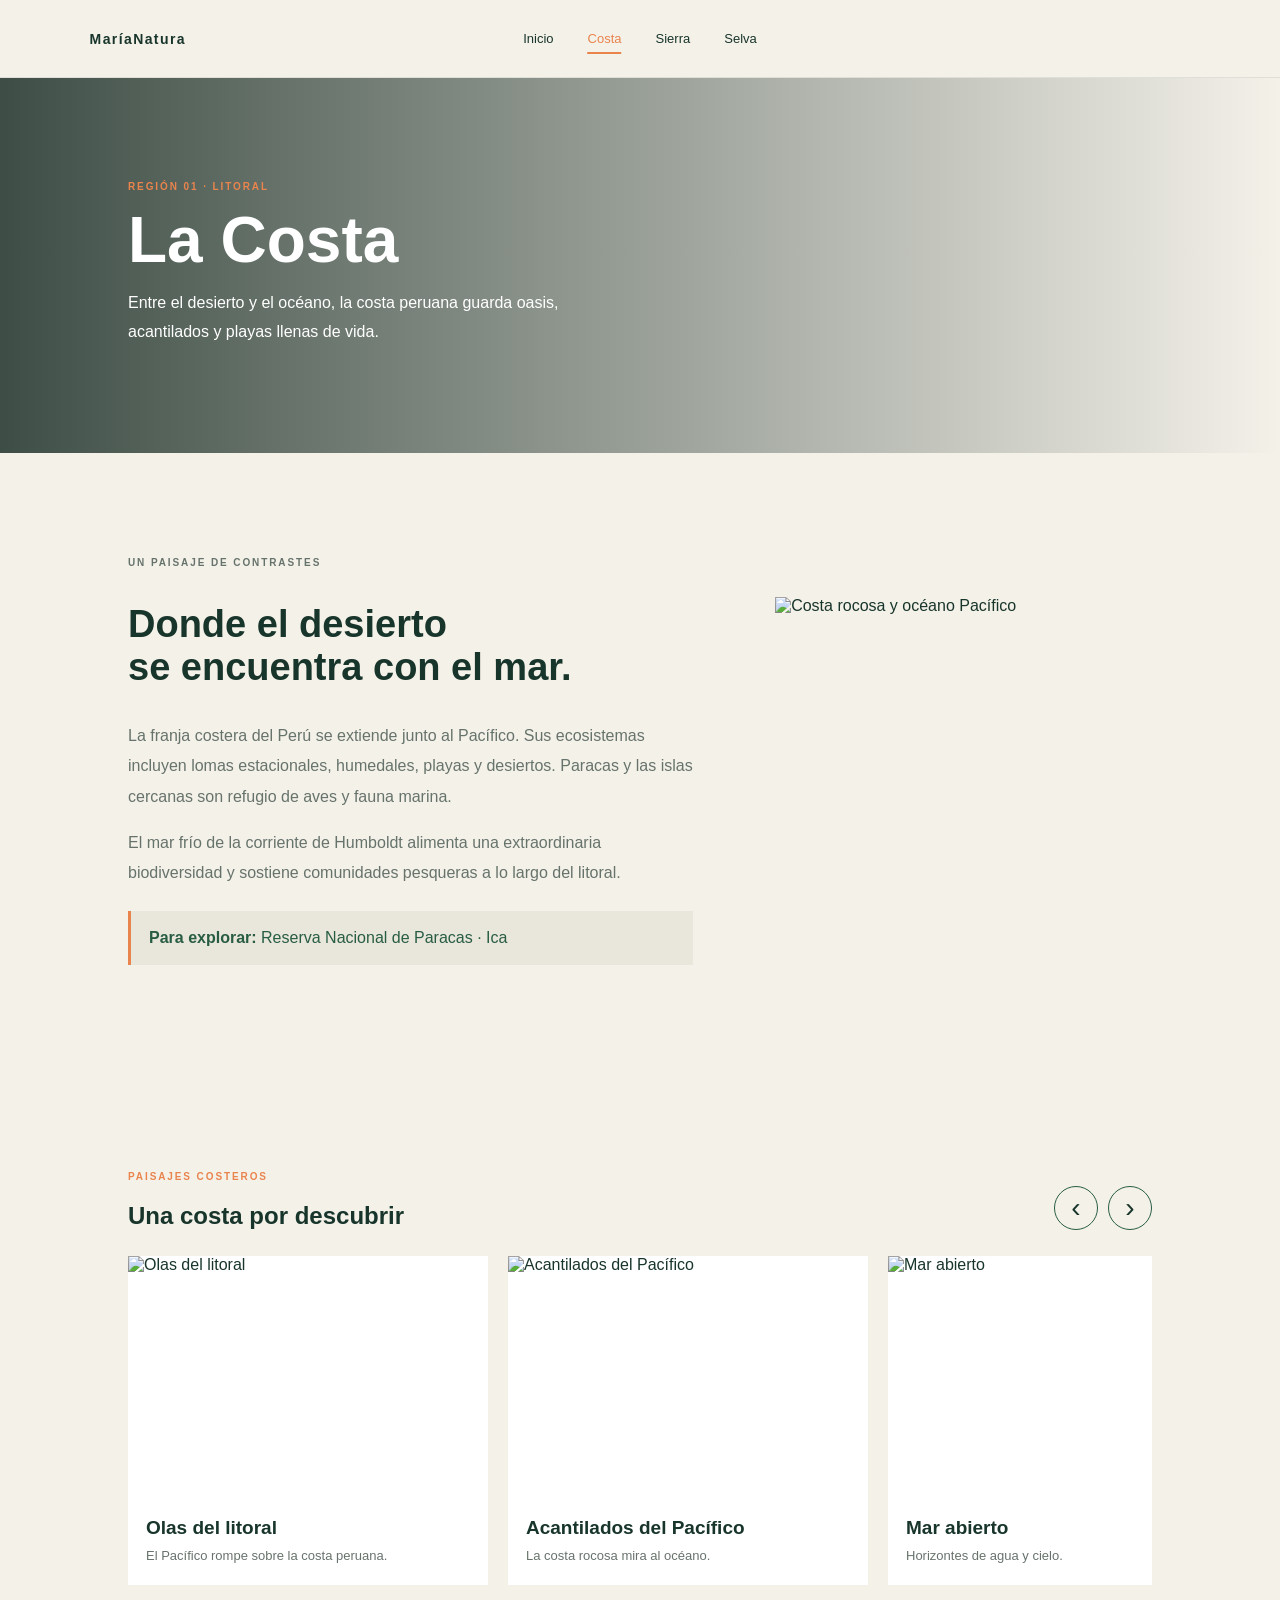
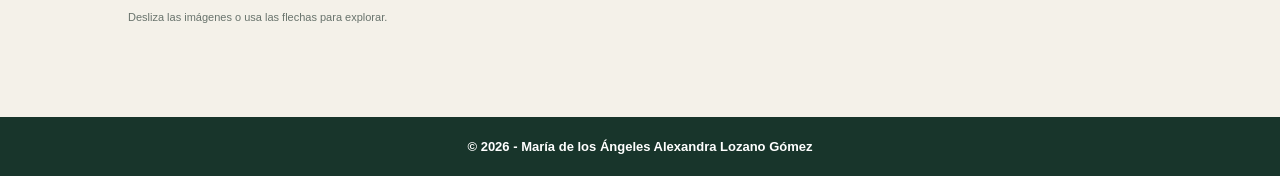
==== costa.html @ a3f27488 "Add files via upload" ====
<!DOCTYPE html>
<html lang="es">
  <head>
    <meta charset="UTF-8">
    <meta name="viewport" content="width=device-width, initial-scale=1">
    <title> MaríaNatura - Costa </title>
    <link rel="stylesheet" href="css/costa.css">
    <link rel="stylesheet" href="css/menu-footer.css">
  </head>
  <body>
    <header class="encabezado">
      <a class="marca" href="index.html"> MaríaNatura </a>
      <button class="menu-toggle" aria-label="Abrir menú" aria-expanded="false"> ☰ </button>
      <nav class="menu">
        <a href="index.html">Inicio</a>
        <a class="activo" href="costa.html">Costa</a>
        <a href="sierra.html"> Sierra </a>
        <a href="selva.html"> Selva </a>
      </nav>
    </header>
    <main>
      <section class="pagina-hero" style="background-image:url('https://images.unsplash.com/photo-1518837695005-2083093ee35b?auto=format&fit=crop&w=1500&q=85')">
        <p class="sobrelinea"> REGIÓN 01 · LITORAL </p>
        <h1> La Costa </h1>
        <p> Entre el desierto y el océano, la costa peruana guarda oasis, acantilados y playas llenas de vida. </p>
      </section>
      <section class="pagina-contenido bloque">
        <div>
          <p class="sobrelinea"> UN PAISAJE DE CONTRASTES </p>
          <h2> Donde el desierto <br> se encuentra con el mar. </h2>
          <p> La franja costera del Perú se extiende junto al Pacífico. Sus ecosistemas incluyen lomas estacionales, humedales, playas y desiertos. Paracas y las islas cercanas son refugio de aves y fauna marina. </p>
          <p> El mar frío de la corriente de Humboldt alimenta una extraordinaria biodiversidad y sostiene comunidades pesqueras a lo largo del litoral. </p>
          <p class="dato"><strong> Para explorar: </strong> Reserva Nacional de Paracas · Ica </p>
        </div>
        <img class="pagina-imagen" src="https://images.unsplash.com/photo-1473116763249-2faaef81ccda?auto=format&fit=crop&w=900&q=80" alt="Costa rocosa y océano Pacífico">
      </section>
      <section class="bloque galeria-region">
        <div class="galeria-encabezado">
          <div>
            <p class="sobrelinea">PAISAJES COSTEROS</p>
            <h2>Una costa por descubrir</h2>
          </div>
          <div class="carrusel-controles" aria-label="Controles de la galería">
            <button class="carrusel-btn" type="button" data-dir="-1" aria-label="Ver imágenes anteriores">‹</button>
            <button class="carrusel-btn" type="button" data-dir="1" aria-label="Ver imágenes siguientes">›</button>
          </div>
        </div>
        <div class="galeria-carrusel" data-carousel tabindex="0" aria-label="Galería de costa">
          <article class="carrusel-slide">
            <img src="https://images.unsplash.com/photo-1500375592092-40eb2168fd21?auto=format&fit=crop&w=800&q=85" alt="Olas del litoral" loading="lazy">
            <div class="carrusel-leyenda">
              <h3>Olas del litoral</h3>
              <p>El Pacífico rompe sobre la costa peruana.</p>
            </div>
          </article>
          <article class="carrusel-slide">
            <img src="https://images.unsplash.com/photo-1473116763249-2faaef81ccda?auto=format&fit=crop&w=800&q=85" alt="Acantilados del Pacífico" loading="lazy">
            <div class="carrusel-leyenda">
              <h3>Acantilados del Pacífico</h3>
              <p>La costa rocosa mira al océano.</p>
            </div>
          </article>
          <article class="carrusel-slide">
            <img src="https://images.unsplash.com/photo-1518837695005-2083093ee35b?auto=format&fit=crop&w=800&q=85" alt="Mar abierto" loading="lazy">
            <div class="carrusel-leyenda">
              <h3>Mar abierto</h3>
              <p>Horizontes de agua y cielo.</p>
            </div>
          </article>
          <article class="carrusel-slide">
            <img src="https://images.unsplash.com/photo-1509233725247-49e657c54213?auto=format&fit=crop&w=800&q=85" alt="Atardecer junto al mar" loading="lazy">
            <div class="carrusel-leyenda">
              <h3>Atardecer junto al mar</h3>
              <p>La luz del atardecer pinta la playa.</p>
            </div>
          </article>
          <article class="carrusel-slide">
            <img src="https://images.unsplash.com/photo-1507525428034-b723cf961d3e?auto=format&fit=crop&w=800&q=85" alt="Arena y horizonte" loading="lazy">
            <div class="carrusel-leyenda">
              <h3>Arena y horizonte</h3>
              <p>Una pausa frente al mar.</p>
            </div>
          </article>
        </div>
        <p class="ayuda-carrusel">Desliza las imágenes o usa las flechas para explorar.</p>
      </section>
    </main>
    <footer class="pie">
      <small> © 2026 - María de los Ángeles Alexandra Lozano Gómez </small>
    </footer>
    <script src="js/menu.js"></script>
    <script src="js/carrusel.js"></script>
  </body>
</html>
---- css/costa.css ----
@import url('estilos.css');
.pagina-hero {
  background-position: center;
  background-size: cover
}
.pagina-contenido {
  animation: aparece .55s ease both
}
.galeria-region h2 {
  margin-bottom: 0;
}
.galeria-encabezado {
  display: flex;
  align-items: end;
  justify-content: space-between;
  gap: 20px;
  margin-bottom: 24px;
}
.carrusel-controles {
  display: flex;
  gap: 10px;
}
.carrusel-btn {
  width: 44px;
  height: 44px;
  border: 1px solid #285d43;
  border-radius: 50%;
  background: transparent;
  color: #18352b;
  font-size: 28px;
  line-height: 1;
  cursor: pointer;
  transition: color .2s, background .2s, transform .2s;
}
.carrusel-btn:hover, .carrusel-btn:focus-visible {
  background: #285d43;
  color: #fff;
  transform: scale(1.06);
}
.galeria-carrusel {
  display: flex;
  gap: 20px;
  overflow-x: auto;
  padding: 2px 2px 14px;
  scroll-snap-type: x mandatory;
  scroll-behavior: smooth;
  scrollbar-width: thin;
  scrollbar-color: #285d43 #e3e0d7;
}
.carrusel-slide {
  flex: 0 0 clamp(245px, 31vw, 360px);
  overflow: hidden;
  background: #fff;
  scroll-snap-align: start;
}
.carrusel-slide img {
  display: block;
  width: 100%;
  height: 245px;
  object-fit: cover;
  transition: transform .45s;
}
.carrusel-slide:hover img {
  transform: scale(1.04);
}
.carrusel-leyenda {
  padding: 16px 18px 18px;
}
.carrusel-leyenda h3 {
  margin: 0 0 7px;
  font-size: 19px;
}
.carrusel-leyenda p, .ayuda-carrusel {
  margin: 0;
  color: #68736c;
  font-size: 13px;
  line-height: 1.6;
}
.ayuda-carrusel {
  margin-top: 10px;
  font-size: 11px;
}
@media (max-width: 760px) {
  .galeria-encabezado {
    align-items: center;
  }
  .carrusel-slide {
    flex-basis: min(78vw, 320px);
  }
  .carrusel-slide img {
    height: 210px;
  }
}
---- css/menu-footer.css ----
.encabezado {
  position: sticky;
  top: 0;
  z-index: 4;
  background: #f4f1e9;
  border-bottom: 1px solid #18352b18
}
.menu a {
  transition: color .2s
}
.menu a:hover,.menu a:focus,.menu a.activo {
  color: #e9844d
}
.menu a:after {
  transition: width .25s
}
.menu a:hover:after,.menu a:focus:after,.menu a.activo:after {
  width: 100%
}
.pie {
  background: #18352b;
  color: white
}
.pie a:not(.marca) {
  color: #c1ccc4;
  transition: color .2s
}
.pie a:not(.marca):hover {
  color: #e9844d
}
@media(max-width:760px) {
  .menu {
    background: #f4f1e9
  }
  .menu.abierto {
    display: flex
  }
  .pie a:not(.marca) {
    justify-self: start
  }
}
body {
  font-family: Calibri, Arial, sans-serif
}
.menu {
  position: absolute;
  left: 50%;
  transform: translateX(-50%);
  justify-content: center
}
.menu a {
  font-family: Calibri, Arial, sans-serif
}
.pie {
  font-family: Calibri, Arial, sans-serif
}
@media(max-width:760px) {
  .menu {
    position: absolute;
    left: 0;
    transform: none;
    justify-content: flex-start
  }
}
* {
  font-family: Calibri, Arial, sans-serif!important
}
.pie {
  min-height: 0;
  padding: 12px 10%;
  display: flex;
  justify-content: center;
  align-items: center;
  text-align: center
}
.pie small {
  font-size: 13px;
  font-weight: 700;
  line-height: 1.2;
  color: #fff
}
@media(max-width:760px) {
  .pie {
    padding: 10px 6%
  }
}
.pie {
  padding-top: 22px;
  padding-bottom: 22px
}
@media(max-width:760px) {
  .pie {
    padding-top: 20px;
    padding-bottom: 20px
  }
}
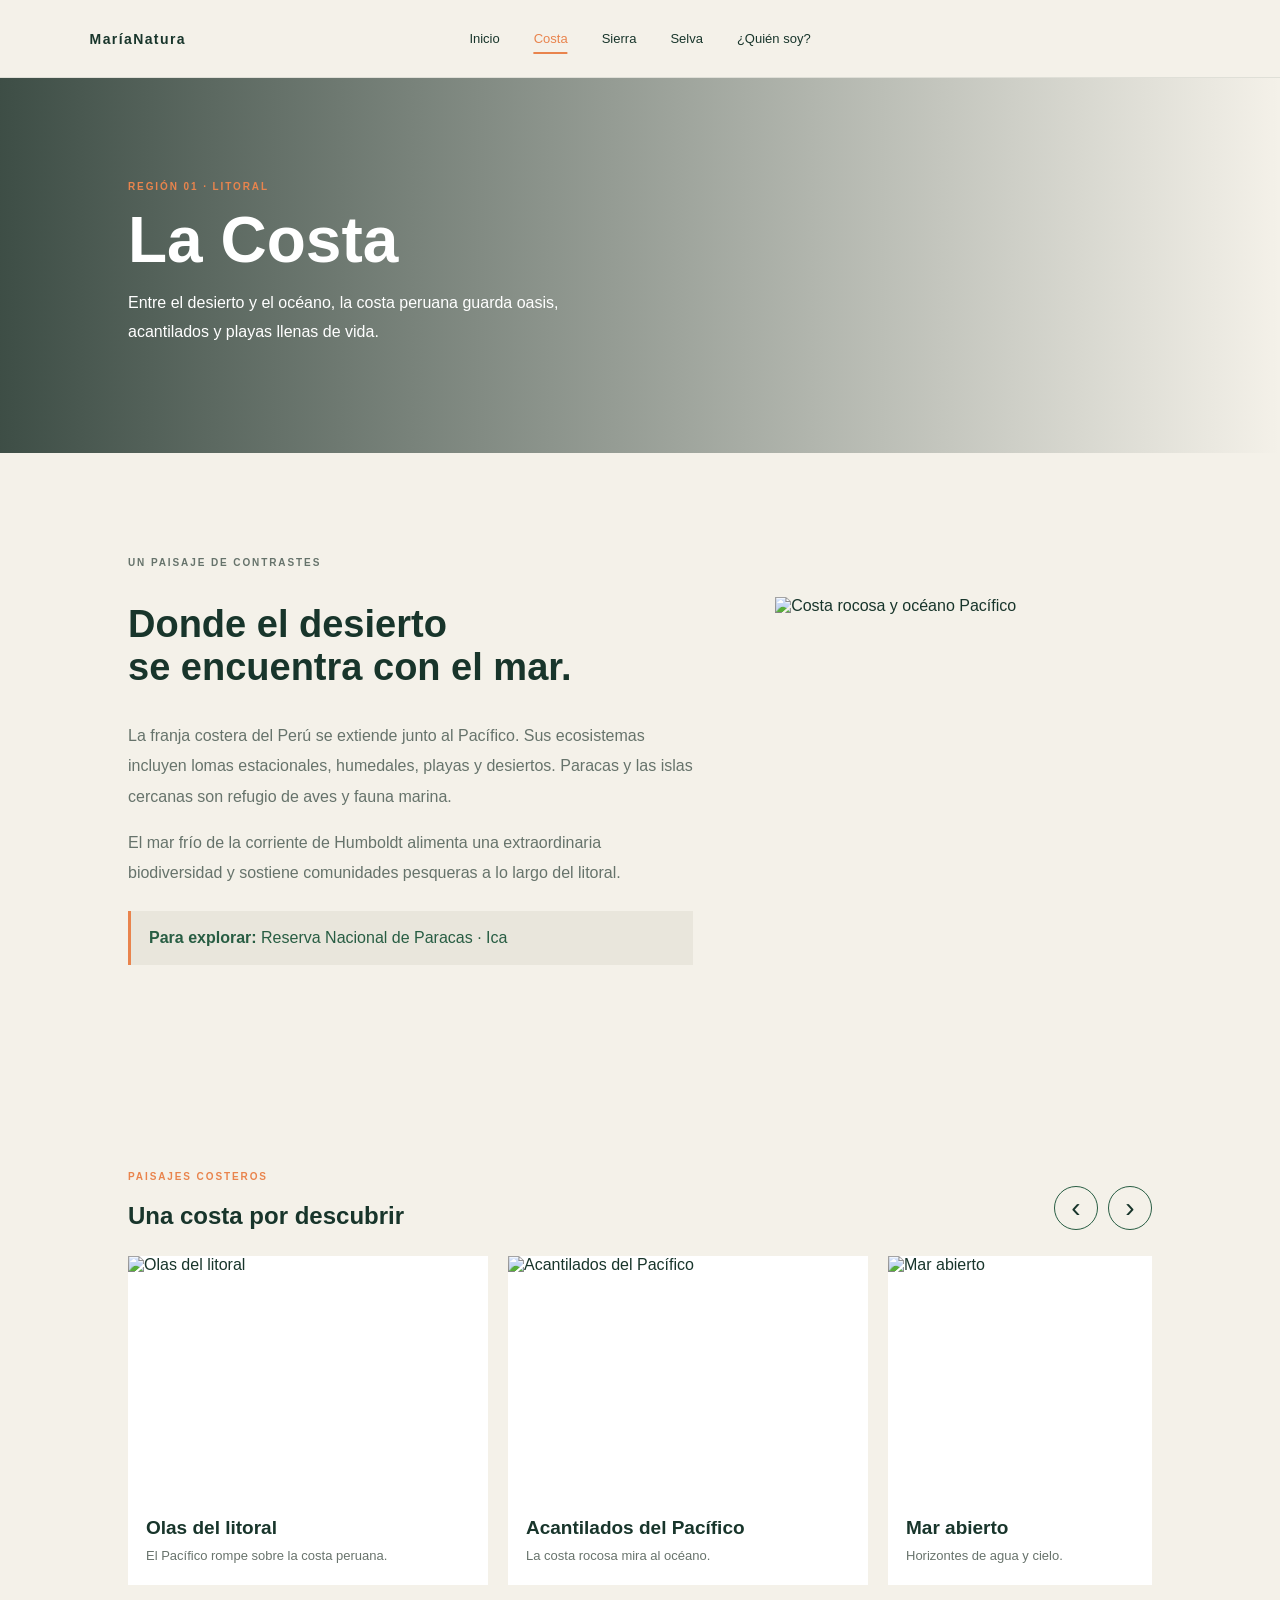
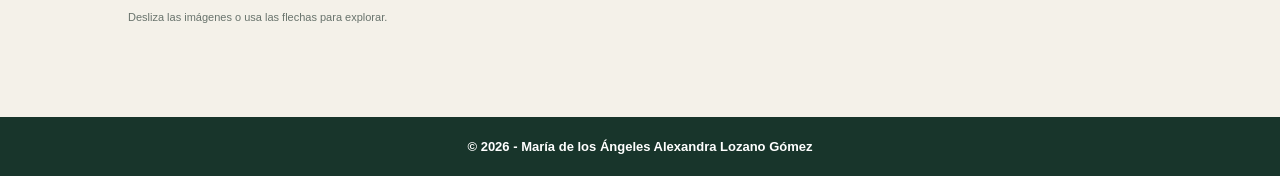
==== commit 5dffe077: "Add files via upload" ====
--- a/costa.html
+++ b/costa.html
@@ -1,94 +1,95 @@
-<!DOCTYPE html>
-<html lang="es">
-  <head>
-    <meta charset="UTF-8">
-    <meta name="viewport" content="width=device-width, initial-scale=1">
-    <title> MaríaNatura - Costa </title>
-    <link rel="stylesheet" href="css/costa.css">
-    <link rel="stylesheet" href="css/menu-footer.css">
-  </head>
-  <body>
-    <header class="encabezado">
-      <a class="marca" href="index.html"> MaríaNatura </a>
-      <button class="menu-toggle" aria-label="Abrir menú" aria-expanded="false"> ☰ </button>
-      <nav class="menu">
-        <a href="index.html">Inicio</a>
-        <a class="activo" href="costa.html">Costa</a>
-        <a href="sierra.html"> Sierra </a>
-        <a href="selva.html"> Selva </a>
-      </nav>
-    </header>
-    <main>
-      <section class="pagina-hero" style="background-image:url('https://images.unsplash.com/photo-1518837695005-2083093ee35b?auto=format&fit=crop&w=1500&q=85')">
-        <p class="sobrelinea"> REGIÓN 01 · LITORAL </p>
-        <h1> La Costa </h1>
-        <p> Entre el desierto y el océano, la costa peruana guarda oasis, acantilados y playas llenas de vida. </p>
-      </section>
-      <section class="pagina-contenido bloque">
-        <div>
-          <p class="sobrelinea"> UN PAISAJE DE CONTRASTES </p>
-          <h2> Donde el desierto <br> se encuentra con el mar. </h2>
-          <p> La franja costera del Perú se extiende junto al Pacífico. Sus ecosistemas incluyen lomas estacionales, humedales, playas y desiertos. Paracas y las islas cercanas son refugio de aves y fauna marina. </p>
-          <p> El mar frío de la corriente de Humboldt alimenta una extraordinaria biodiversidad y sostiene comunidades pesqueras a lo largo del litoral. </p>
-          <p class="dato"><strong> Para explorar: </strong> Reserva Nacional de Paracas · Ica </p>
-        </div>
-        <img class="pagina-imagen" src="https://images.unsplash.com/photo-1473116763249-2faaef81ccda?auto=format&fit=crop&w=900&q=80" alt="Costa rocosa y océano Pacífico">
-      </section>
-      <section class="bloque galeria-region">
-        <div class="galeria-encabezado">
-          <div>
-            <p class="sobrelinea">PAISAJES COSTEROS</p>
-            <h2>Una costa por descubrir</h2>
-          </div>
-          <div class="carrusel-controles" aria-label="Controles de la galería">
-            <button class="carrusel-btn" type="button" data-dir="-1" aria-label="Ver imágenes anteriores">‹</button>
-            <button class="carrusel-btn" type="button" data-dir="1" aria-label="Ver imágenes siguientes">›</button>
-          </div>
-        </div>
-        <div class="galeria-carrusel" data-carousel tabindex="0" aria-label="Galería de costa">
-          <article class="carrusel-slide">
-            <img src="https://images.unsplash.com/photo-1500375592092-40eb2168fd21?auto=format&fit=crop&w=800&q=85" alt="Olas del litoral" loading="lazy">
-            <div class="carrusel-leyenda">
-              <h3>Olas del litoral</h3>
-              <p>El Pacífico rompe sobre la costa peruana.</p>
-            </div>
-          </article>
-          <article class="carrusel-slide">
-            <img src="https://images.unsplash.com/photo-1473116763249-2faaef81ccda?auto=format&fit=crop&w=800&q=85" alt="Acantilados del Pacífico" loading="lazy">
-            <div class="carrusel-leyenda">
-              <h3>Acantilados del Pacífico</h3>
-              <p>La costa rocosa mira al océano.</p>
-            </div>
-          </article>
-          <article class="carrusel-slide">
-            <img src="https://images.unsplash.com/photo-1518837695005-2083093ee35b?auto=format&fit=crop&w=800&q=85" alt="Mar abierto" loading="lazy">
-            <div class="carrusel-leyenda">
-              <h3>Mar abierto</h3>
-              <p>Horizontes de agua y cielo.</p>
-            </div>
-          </article>
-          <article class="carrusel-slide">
-            <img src="https://images.unsplash.com/photo-1509233725247-49e657c54213?auto=format&fit=crop&w=800&q=85" alt="Atardecer junto al mar" loading="lazy">
-            <div class="carrusel-leyenda">
-              <h3>Atardecer junto al mar</h3>
-              <p>La luz del atardecer pinta la playa.</p>
-            </div>
-          </article>
-          <article class="carrusel-slide">
-            <img src="https://images.unsplash.com/photo-1507525428034-b723cf961d3e?auto=format&fit=crop&w=800&q=85" alt="Arena y horizonte" loading="lazy">
-            <div class="carrusel-leyenda">
-              <h3>Arena y horizonte</h3>
-              <p>Una pausa frente al mar.</p>
-            </div>
-          </article>
-        </div>
-        <p class="ayuda-carrusel">Desliza las imágenes o usa las flechas para explorar.</p>
-      </section>
-    </main>
-    <footer class="pie">
-      <small> © 2026 - María de los Ángeles Alexandra Lozano Gómez </small>
-    </footer>
-    <script src="js/menu.js"></script>
-    <script src="js/carrusel.js"></script>
-  </body>
-</html>
+<!DOCTYPE html>
+<html lang="es">
+  <head>
+    <meta charset="UTF-8">
+    <meta name="viewport" content="width=device-width, initial-scale=1">
+    <title> MaríaNatura - Costa </title>
+    <link rel="stylesheet" href="css/costa.css">
+    <link rel="stylesheet" href="css/menu-footer.css">
+  </head>
+  <body>
+    <header class="encabezado">
+      <a class="marca" href="index.html"> MaríaNatura </a>
+      <button class="menu-toggle" aria-label="Abrir menú" aria-expanded="false"> ☰ </button>
+      <nav class="menu">
+        <a href="index.html">Inicio</a>
+        <a class="activo" href="costa.html">Costa</a>
+        <a href="sierra.html"> Sierra </a>
+        <a href="selva.html"> Selva </a>
+        <a href="index.html#quien-soy">¿Quién soy?</a>
+      </nav>
+    </header>
+    <main>
+      <section class="pagina-hero" style="background-image:url('https://images.unsplash.com/photo-1518837695005-2083093ee35b?auto=format&fit=crop&w=1500&q=85')">
+        <p class="sobrelinea"> REGIÓN 01 · LITORAL </p>
+        <h1> La Costa </h1>
+        <p> Entre el desierto y el océano, la costa peruana guarda oasis, acantilados y playas llenas de vida. </p>
+      </section>
+      <section class="pagina-contenido bloque">
+        <div>
+          <p class="sobrelinea"> UN PAISAJE DE CONTRASTES </p>
+          <h2> Donde el desierto <br> se encuentra con el mar. </h2>
+          <p> La franja costera del Perú se extiende junto al Pacífico. Sus ecosistemas incluyen lomas estacionales, humedales, playas y desiertos. Paracas y las islas cercanas son refugio de aves y fauna marina. </p>
+          <p> El mar frío de la corriente de Humboldt alimenta una extraordinaria biodiversidad y sostiene comunidades pesqueras a lo largo del litoral. </p>
+          <p class="dato"><strong> Para explorar: </strong> Reserva Nacional de Paracas · Ica </p>
+        </div>
+        <img class="pagina-imagen" src="https://images.unsplash.com/photo-1473116763249-2faaef81ccda?auto=format&fit=crop&w=900&q=80" alt="Costa rocosa y océano Pacífico">
+      </section>
+      <section class="bloque galeria-region">
+        <div class="galeria-encabezado">
+          <div>
+            <p class="sobrelinea">PAISAJES COSTEROS</p>
+            <h2>Una costa por descubrir</h2>
+          </div>
+          <div class="carrusel-controles" aria-label="Controles de la galería">
+            <button class="carrusel-btn" type="button" data-dir="-1" aria-label="Ver imágenes anteriores">‹</button>
+            <button class="carrusel-btn" type="button" data-dir="1" aria-label="Ver imágenes siguientes">›</button>
+          </div>
+        </div>
+        <div class="galeria-carrusel" data-carousel tabindex="0" aria-label="Galería de costa">
+          <article class="carrusel-slide">
+            <img src="https://images.unsplash.com/photo-1500375592092-40eb2168fd21?auto=format&fit=crop&w=800&q=85" alt="Olas del litoral" loading="lazy">
+            <div class="carrusel-leyenda">
+              <h3>Olas del litoral</h3>
+              <p>El Pacífico rompe sobre la costa peruana.</p>
+            </div>
+          </article>
+          <article class="carrusel-slide">
+            <img src="https://images.unsplash.com/photo-1473116763249-2faaef81ccda?auto=format&fit=crop&w=800&q=85" alt="Acantilados del Pacífico" loading="lazy">
+            <div class="carrusel-leyenda">
+              <h3>Acantilados del Pacífico</h3>
+              <p>La costa rocosa mira al océano.</p>
+            </div>
+          </article>
+          <article class="carrusel-slide">
+            <img src="https://images.unsplash.com/photo-1518837695005-2083093ee35b?auto=format&fit=crop&w=800&q=85" alt="Mar abierto" loading="lazy">
+            <div class="carrusel-leyenda">
+              <h3>Mar abierto</h3>
+              <p>Horizontes de agua y cielo.</p>
+            </div>
+          </article>
+          <article class="carrusel-slide">
+            <img src="https://images.unsplash.com/photo-1509233725247-49e657c54213?auto=format&fit=crop&w=800&q=85" alt="Atardecer junto al mar" loading="lazy">
+            <div class="carrusel-leyenda">
+              <h3>Atardecer junto al mar</h3>
+              <p>La luz del atardecer pinta la playa.</p>
+            </div>
+          </article>
+          <article class="carrusel-slide">
+            <img src="https://images.unsplash.com/photo-1507525428034-b723cf961d3e?auto=format&fit=crop&w=800&q=85" alt="Arena y horizonte" loading="lazy">
+            <div class="carrusel-leyenda">
+              <h3>Arena y horizonte</h3>
+              <p>Una pausa frente al mar.</p>
+            </div>
+          </article>
+        </div>
+        <p class="ayuda-carrusel">Desliza las imágenes o usa las flechas para explorar.</p>
+      </section>
+    </main>
+    <footer class="pie">
+      <small> © 2026 - María de los Ángeles Alexandra Lozano Gómez </small>
+    </footer>
+    <script src="js/menu.js"></script>
+    <script src="js/carrusel.js"></script>
+  </body>
+</html>
--- a/css/costa.css
+++ b/css/costa.css
@@ -1,93 +1,93 @@
-@import url('estilos.css');
-.pagina-hero {
-  background-position: center;
-  background-size: cover
-}
-.pagina-contenido {
-  animation: aparece .55s ease both
-}
-.galeria-region h2 {
-  margin-bottom: 0;
-}
-.galeria-encabezado {
-  display: flex;
-  align-items: end;
-  justify-content: space-between;
-  gap: 20px;
-  margin-bottom: 24px;
-}
-.carrusel-controles {
-  display: flex;
-  gap: 10px;
-}
-.carrusel-btn {
-  width: 44px;
-  height: 44px;
-  border: 1px solid #285d43;
-  border-radius: 50%;
-  background: transparent;
-  color: #18352b;
-  font-size: 28px;
-  line-height: 1;
-  cursor: pointer;
-  transition: color .2s, background .2s, transform .2s;
-}
-.carrusel-btn:hover, .carrusel-btn:focus-visible {
-  background: #285d43;
-  color: #fff;
-  transform: scale(1.06);
-}
-.galeria-carrusel {
-  display: flex;
-  gap: 20px;
-  overflow-x: auto;
-  padding: 2px 2px 14px;
-  scroll-snap-type: x mandatory;
-  scroll-behavior: smooth;
-  scrollbar-width: thin;
-  scrollbar-color: #285d43 #e3e0d7;
-}
-.carrusel-slide {
-  flex: 0 0 clamp(245px, 31vw, 360px);
-  overflow: hidden;
-  background: #fff;
-  scroll-snap-align: start;
-}
-.carrusel-slide img {
-  display: block;
-  width: 100%;
-  height: 245px;
-  object-fit: cover;
-  transition: transform .45s;
-}
-.carrusel-slide:hover img {
-  transform: scale(1.04);
-}
-.carrusel-leyenda {
-  padding: 16px 18px 18px;
-}
-.carrusel-leyenda h3 {
-  margin: 0 0 7px;
-  font-size: 19px;
-}
-.carrusel-leyenda p, .ayuda-carrusel {
-  margin: 0;
-  color: #68736c;
-  font-size: 13px;
-  line-height: 1.6;
-}
-.ayuda-carrusel {
-  margin-top: 10px;
-  font-size: 11px;
-}
-@media (max-width: 760px) {
-  .galeria-encabezado {
-    align-items: center;
-  }
-  .carrusel-slide {
-    flex-basis: min(78vw, 320px);
-  }
-  .carrusel-slide img {
-    height: 210px;
-  }
-}
+@import url('estilos.css');
+.pagina-hero {
+  background-position: center;
+  background-size: cover
+}
+.pagina-contenido {
+  animation: aparece .55s ease both
+}
+.galeria-region h2 {
+  margin-bottom: 0;
+}
+.galeria-encabezado {
+  display: flex;
+  align-items: end;
+  justify-content: space-between;
+  gap: 20px;
+  margin-bottom: 24px;
+}
+.carrusel-controles {
+  display: flex;
+  gap: 10px;
+}
+.carrusel-btn {
+  width: 44px;
+  height: 44px;
+  border: 1px solid #285d43;
+  border-radius: 50%;
+  background: transparent;
+  color: #18352b;
+  font-size: 28px;
+  line-height: 1;
+  cursor: pointer;
+  transition: color .2s, background .2s, transform .2s;
+}
+.carrusel-btn:hover, .carrusel-btn:focus-visible {
+  background: #285d43;
+  color: #fff;
+  transform: scale(1.06);
+}
+.galeria-carrusel {
+  display: flex;
+  gap: 20px;
+  overflow-x: auto;
+  padding: 2px 2px 14px;
+  scroll-snap-type: x mandatory;
+  scroll-behavior: smooth;
+  scrollbar-width: thin;
+  scrollbar-color: #285d43 #e3e0d7;
+}
+.carrusel-slide {
+  flex: 0 0 clamp(245px, 31vw, 360px);
+  overflow: hidden;
+  background: #fff;
+  scroll-snap-align: start;
+}
+.carrusel-slide img {
+  display: block;
+  width: 100%;
+  height: 245px;
+  object-fit: cover;
+  transition: transform .45s;
+}
+.carrusel-slide:hover img {
+  transform: scale(1.04);
+}
+.carrusel-leyenda {
+  padding: 16px 18px 18px;
+}
+.carrusel-leyenda h3 {
+  margin: 0 0 7px;
+  font-size: 19px;
+}
+.carrusel-leyenda p, .ayuda-carrusel {
+  margin: 0;
+  color: #68736c;
+  font-size: 13px;
+  line-height: 1.6;
+}
+.ayuda-carrusel {
+  margin-top: 10px;
+  font-size: 11px;
+}
+@media (max-width: 760px) {
+  .galeria-encabezado {
+    align-items: center;
+  }
+  .carrusel-slide {
+    flex-basis: min(78vw, 320px);
+  }
+  .carrusel-slide img {
+    height: 210px;
+  }
+}
--- a/css/menu-footer.css
+++ b/css/menu-footer.css
@@ -1,96 +1,96 @@
-.encabezado {
-  position: sticky;
-  top: 0;
-  z-index: 4;
-  background: #f4f1e9;
-  border-bottom: 1px solid #18352b18
-}
-.menu a {
-  transition: color .2s
-}
-.menu a:hover,.menu a:focus,.menu a.activo {
-  color: #e9844d
-}
-.menu a:after {
-  transition: width .25s
-}
-.menu a:hover:after,.menu a:focus:after,.menu a.activo:after {
-  width: 100%
-}
-.pie {
-  background: #18352b;
-  color: white
-}
-.pie a:not(.marca) {
-  color: #c1ccc4;
-  transition: color .2s
-}
-.pie a:not(.marca):hover {
-  color: #e9844d
-}
-@media(max-width:760px) {
-  .menu {
-    background: #f4f1e9
-  }
-  .menu.abierto {
-    display: flex
-  }
-  .pie a:not(.marca) {
-    justify-self: start
-  }
-}
-body {
-  font-family: Calibri, Arial, sans-serif
-}
-.menu {
-  position: absolute;
-  left: 50%;
-  transform: translateX(-50%);
-  justify-content: center
-}
-.menu a {
-  font-family: Calibri, Arial, sans-serif
-}
-.pie {
-  font-family: Calibri, Arial, sans-serif
-}
-@media(max-width:760px) {
-  .menu {
-    position: absolute;
-    left: 0;
-    transform: none;
-    justify-content: flex-start
-  }
-}
-* {
-  font-family: Calibri, Arial, sans-serif!important
-}
-.pie {
-  min-height: 0;
-  padding: 12px 10%;
-  display: flex;
-  justify-content: center;
-  align-items: center;
-  text-align: center
-}
-.pie small {
-  font-size: 13px;
-  font-weight: 700;
-  line-height: 1.2;
-  color: #fff
-}
-@media(max-width:760px) {
-  .pie {
-    padding: 10px 6%
-  }
-}
-.pie {
-  padding-top: 22px;
-  padding-bottom: 22px
-}
-@media(max-width:760px) {
-  .pie {
-    padding-top: 20px;
-    padding-bottom: 20px
-  }
-}
+.encabezado {
+  position: sticky;
+  top: 0;
+  z-index: 4;
+  background: #f4f1e9;
+  border-bottom: 1px solid #18352b18
+}
+.menu a {
+  transition: color .2s
+}
+.menu a:hover,.menu a:focus,.menu a.activo {
+  color: #e9844d
+}
+.menu a:after {
+  transition: width .25s
+}
+.menu a:hover:after,.menu a:focus:after,.menu a.activo:after {
+  width: 100%
+}
+.pie {
+  background: #18352b;
+  color: white
+}
+.pie a:not(.marca) {
+  color: #c1ccc4;
+  transition: color .2s
+}
+.pie a:not(.marca):hover {
+  color: #e9844d
+}
+@media(max-width:760px) {
+  .menu {
+    background: #f4f1e9
+  }
+  .menu.abierto {
+    display: flex
+  }
+  .pie a:not(.marca) {
+    justify-self: start
+  }
+}
+body {
+  font-family: Calibri, Arial, sans-serif
+}
+.menu {
+  position: absolute;
+  left: 50%;
+  transform: translateX(-50%);
+  justify-content: center
+}
+.menu a {
+  font-family: Calibri, Arial, sans-serif
+}
+.pie {
+  font-family: Calibri, Arial, sans-serif
+}
+@media(max-width:760px) {
+  .menu {
+    position: absolute;
+    left: 0;
+    transform: none;
+    justify-content: flex-start
+  }
+}
+* {
+  font-family: Calibri, Arial, sans-serif!important
+}
+.pie {
+  min-height: 0;
+  padding: 12px 10%;
+  display: flex;
+  justify-content: center;
+  align-items: center;
+  text-align: center
+}
+.pie small {
+  font-size: 13px;
+  font-weight: 700;
+  line-height: 1.2;
+  color: #fff
+}
+@media(max-width:760px) {
+  .pie {
+    padding: 10px 6%
+  }
+}
+.pie {
+  padding-top: 22px;
+  padding-bottom: 22px
+}
+@media(max-width:760px) {
+  .pie {
+    padding-top: 20px;
+    padding-bottom: 20px
+  }
+}
